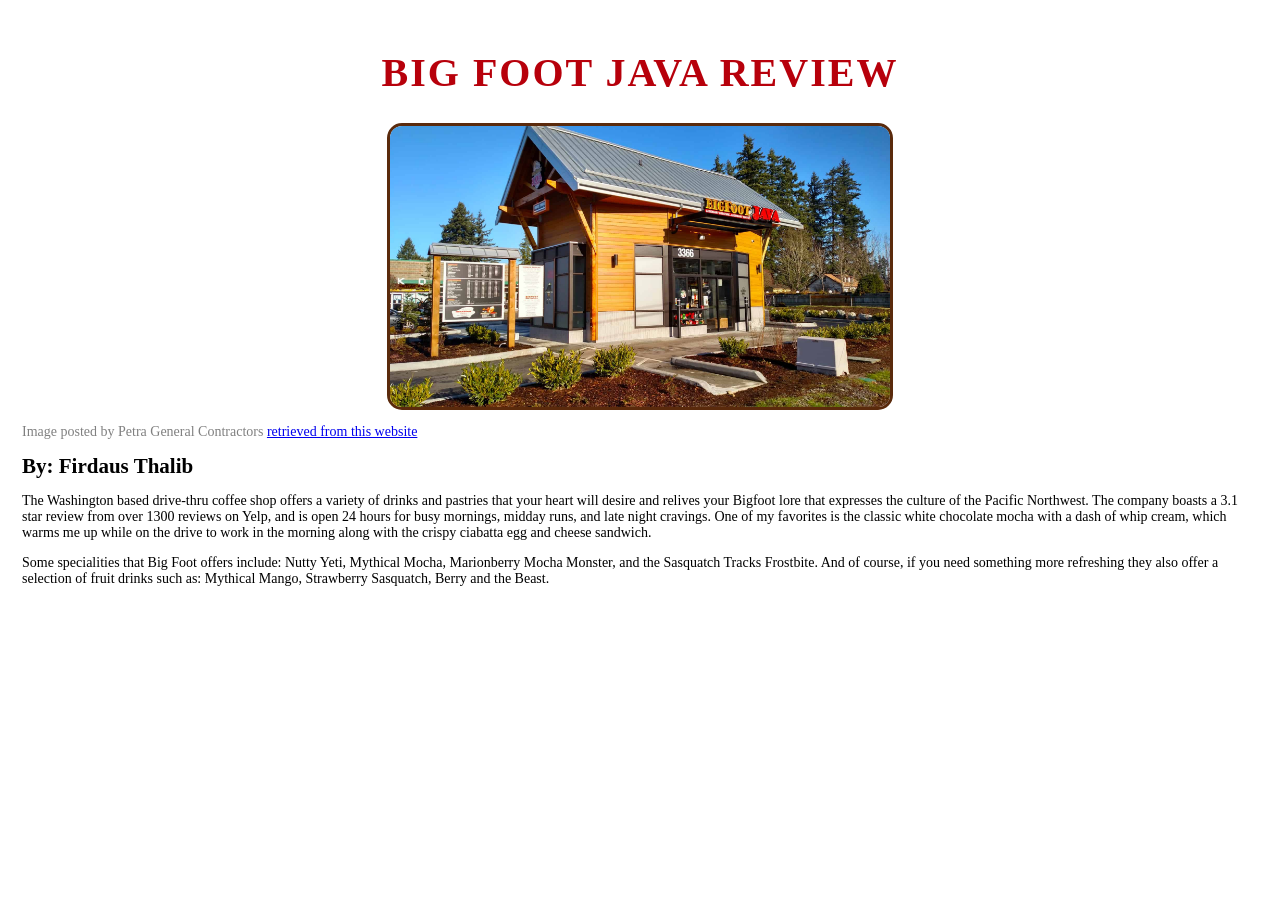
==== index.html @ 77ae75b6 "initial commit" ====
<!DOCTYPE html>
  <head>

    <meta charset="utf-8">
    <title>HTML/CSS Intro Tutorial</title>
    <link rel="stylesheet" href="https://fonts.googleapis.com/css?family=Source+Sans+3">
    <link rel="stylesheet" href="./style.css">
    <style>

      /* color IDs for font */
      #red {
        color: #b7000b;
      }

      #gray {
        color: gray;
      }

      /* image that is centered */
      img {
        width: 500px;
        border-radius: 15px;
        border: 3px solid #5a2a0c;
        display: block;
        margin: 0 auto;
      }
    </style>
  </head>

  <body>
    <!-- Aligning text -->
    <h1 id="red"; style="text-align:center;">Big Foot Java Review</h1>
    <img src="big_foot_final_image.jpg" alt="Bigfoot Java Image">
    <p id="gray"> Image posted by Petra General Contractors
      <a href= "https://petrainc.net/bigfoot-java-opens-5th-coffee-stand-in-auburn/"> retrieved from this website</a>
     </p>
    <h3>By: Firdaus Thalib</h3>
    <p>The Washington based drive-thru coffee shop offers a variety of drinks and pastries that your heart will desire and relives your Bigfoot lore that expresses the culture of the Pacific Northwest. The company boasts a 3.1 star review from over 1300 reviews on Yelp, and is open 24 hours for busy mornings, midday runs, and late night cravings. One of my favorites is the classic white chocolate mocha with a dash of whip cream, which warms me up while on the drive to work in the morning along with the crispy ciabatta egg and cheese sandwich.</p> 

    <p>Some specialities that Big Foot offers include: Nutty Yeti, Mythical Mocha, Marionberry Mocha Monster, and the Sasquatch Tracks Frostbite. And of course, if you need something more refreshing they also offer a selection of fruit drinks such as: Mythical Mango, Strawberry Sasquatch, Berry and the Beast. </p>
  </body>
</html>
---- style.css ----
body {
  font-family: 'Pacifico', cursive;
  font-size: 14px;
  padding: 1em;
}

h1 {
  font-size: 40px;
  color: #5a2a0c;
  text-align: center;
  letter-spacing: 2px;
  text-transform: uppercase;
}

h3 {
  font-size: 1.5em;
  margin: 0.25em 0;
}

h4 {
  font-size: 1.5em;
  margin: 0.25em 0;
  font-weight: bold;
}

p {
  font-size: 1em;
  color: black;
}
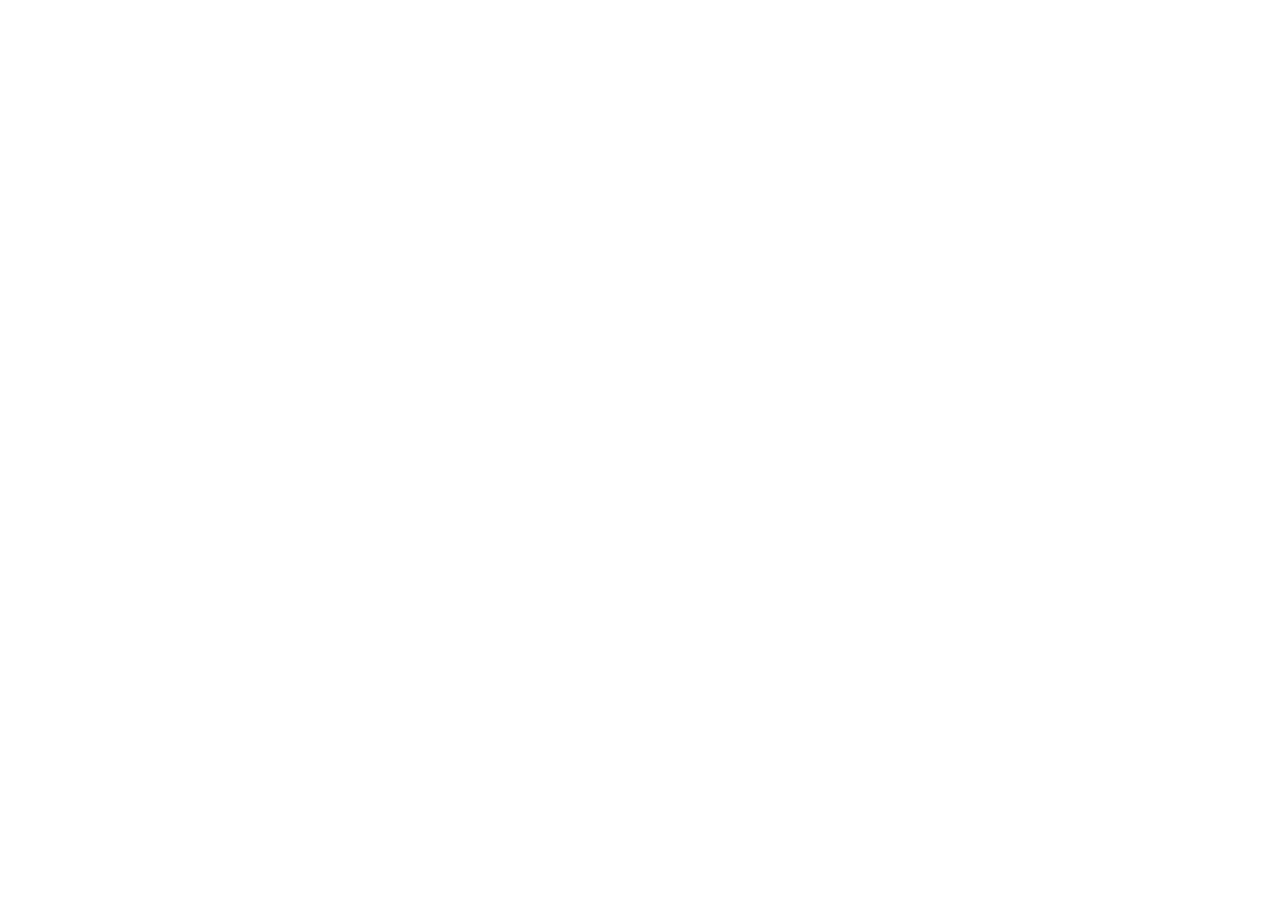
==== commit b1a32f36: "D3 Coffee Sales bar chart assignment" ====
--- a/index.html
+++ b/index.html
@@ -1,42 +1,13 @@
 <!DOCTYPE html>
-  <head>
-
-    <meta charset="utf-8">
-    <title>HTML/CSS Intro Tutorial</title>
-    <link rel="stylesheet" href="https://fonts.googleapis.com/css?family=Source+Sans+3">
-    <link rel="stylesheet" href="./style.css">
-    <style>
-
-      /* color IDs for font */
-      #red {
-        color: #b7000b;
-      }
-
-      #gray {
-        color: gray;
-      }
-
-      /* image that is centered */
-      img {
-        width: 500px;
-        border-radius: 15px;
-        border: 3px solid #5a2a0c;
-        display: block;
-        margin: 0 auto;
-      }
-    </style>
-  </head>
-
-  <body>
-    <!-- Aligning text -->
-    <h1 id="red"; style="text-align:center;">Big Foot Java Review</h1>
-    <img src="big_foot_final_image.jpg" alt="Bigfoot Java Image">
-    <p id="gray"> Image posted by Petra General Contractors
-      <a href= "https://petrainc.net/bigfoot-java-opens-5th-coffee-stand-in-auburn/"> retrieved from this website</a>
-     </p>
-    <h3>By: Firdaus Thalib</h3>
-    <p>The Washington based drive-thru coffee shop offers a variety of drinks and pastries that your heart will desire and relives your Bigfoot lore that expresses the culture of the Pacific Northwest. The company boasts a 3.1 star review from over 1300 reviews on Yelp, and is open 24 hours for busy mornings, midday runs, and late night cravings. One of my favorites is the classic white chocolate mocha with a dash of whip cream, which warms me up while on the drive to work in the morning along with the crispy ciabatta egg and cheese sandwich.</p> 
-
-    <p>Some specialities that Big Foot offers include: Nutty Yeti, Mythical Mocha, Marionberry Mocha Monster, and the Sasquatch Tracks Frostbite. And of course, if you need something more refreshing they also offer a selection of fruit drinks such as: Mythical Mango, Strawberry Sasquatch, Berry and the Beast. </p>
-  </body>
+<html lang="en">
+    <head>
+        <meta charset="utf-8">
+        <title>HW Template</title>
+        <link rel="stylesheet" href="https://fonts.googleapis.com/css?family=Source+Sans+3">
+        <link rel="stylesheet" href="./style.css">
+    </head>
+    <body>
+        <script src="https://d3js.org/d3.v7.min.js"></script>
+        <script src="./main.js"></script>       
+    </body>
 </html>
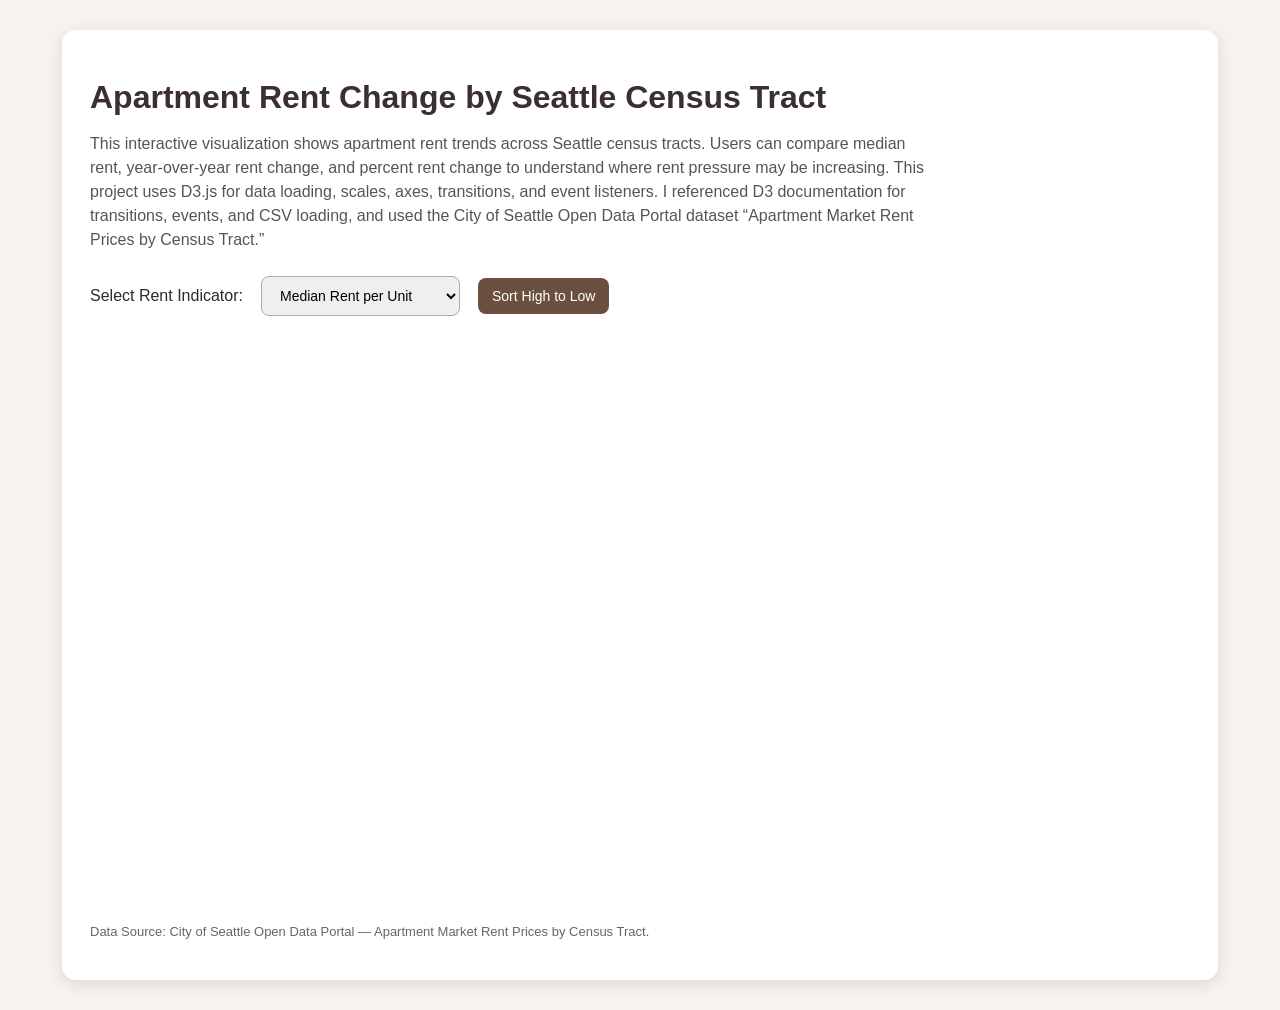
==== commit 16421d01: "Add files via upload" ====
--- a/index.html
+++ b/index.html
@@ -1,13 +1,49 @@
+
 <!DOCTYPE html>
 <html lang="en">
-    <head>
-        <meta charset="utf-8">
-        <title>HW Template</title>
-        <link rel="stylesheet" href="https://fonts.googleapis.com/css?family=Source+Sans+3">
-        <link rel="stylesheet" href="./style.css">
-    </head>
-    <body>
-        <script src="https://d3js.org/d3.v7.min.js"></script>
-        <script src="./main.js"></script>       
-    </body>
+<head>
+  <meta charset="utf-8">
+  <title>Seattle Rent Prices</title>
+
+  <link rel="stylesheet" href="https://fonts.googleapis.com/css?family=Source+Sans+3">
+  <link rel="stylesheet" href="./style.css">
+</head>
+
+<body>
+  <div class="container">
+    <h1>Apartment Rent Change by Seattle Census Tract</h1>
+
+    <p class="description">
+      This interactive visualization shows apartment rent trends across Seattle census tracts.
+      Users can compare median rent, year-over-year rent change, and percent rent change
+      to understand where rent pressure may be increasing.
+      This project uses D3.js for data loading, scales, axes, transitions, and event listeners. I referenced D3 documentation for transitions, events, and CSV loading, and used the City of Seattle Open Data Portal dataset “Apartment Market Rent Prices by Census Tract.”
+    </p>
+
+    <div class="controls">
+      <label for="metric">Select Rent Indicator:</label>
+
+
+      <select id="metric">
+  <option value="Tract Median Apartment Contract Rent per Unit">Median Rent per Unit</option>
+  <option value="Tract Median Apartment Contract Rent per Square Foot">Median Rent per Sq. Ft.</option>
+  <option value="Year over Year Change in Rent per Unit">YoY Change per Unit</option>
+  <option value="Year over Year Change in Rent per Square Foot">YoY Change per Sq. Ft.</option>
+    </select>
+
+      <button id="sortButton">Sort High to Low</button>
+    </div>
+
+    <svg id="chart"></svg>
+
+    <p class="citation">
+      Data Source: City of Seattle Open Data Portal — Apartment Market Rent Prices by Census Tract.
+    </p>
+  </div>
+
+  <div class="tooltip" id="tooltip"></div>
+
+  <script src="https://d3js.org/d3.v7.min.js"></script>
+  <script src="./main.js"></script>
+</body>
 </html>
--- a/style.css
+++ b/style.css
@@ -0,0 +1,95 @@
+/* TBD*/
+
+body {
+  font-family: Arial, sans-serif;
+  background: #f7f4ef;
+  margin: 0;
+  padding: 30px;
+  color: #2b2b2b;
+}
+
+.container {
+  max-width: 1100px;
+  margin: auto;
+  background: white;
+  padding: 28px;
+  border-radius: 14px;
+  box-shadow: 0 4px 18px rgba(0, 0, 0, 0.12);
+}
+
+h1 {
+  margin-bottom: 10px;
+  color: #3b2f2f;
+}
+
+.description {
+  max-width: 850px;
+  line-height: 1.5;
+  color: #555;
+}
+
+.controls {
+  margin: 24px 0;
+  display: flex;
+  gap: 18px;
+  align-items: center;
+  flex-wrap: wrap;
+}
+
+select,
+button {
+  padding: 10px 14px;
+  border-radius: 8px;
+  border: 1px solid #aaa;
+  font-size: 14px;
+}
+
+button {
+  background: #6b4f3f;
+  color: white;
+  cursor: pointer;
+  border: none;
+  transition: background 0.3s;
+}
+
+button:hover {
+  background: #4f382b;
+}
+
+svg {
+  width: 100%;
+  height: 560px;
+}
+
+.bar {
+  fill: #9c6644;
+  transition: fill 0.3s;
+}
+
+.bar:hover {
+  fill: #6b4f3f;
+}
+
+.axis-label {
+  font-size: 13px;
+  fill: #333;
+  font-weight: bold;
+}
+
+.tooltip {
+  position: absolute;
+  background: white;
+  border: 1px solid #999;
+  padding: 10px;
+  border-radius: 8px;
+  pointer-events: none;
+  font-size: 13px;
+  box-shadow: 0 3px 10px rgba(0,0,0,0.2);
+  opacity: 0;
+}
+
+.citation {
+  margin-top: 20px;
+  font-size: 13px;
+  color: #666;
+}
